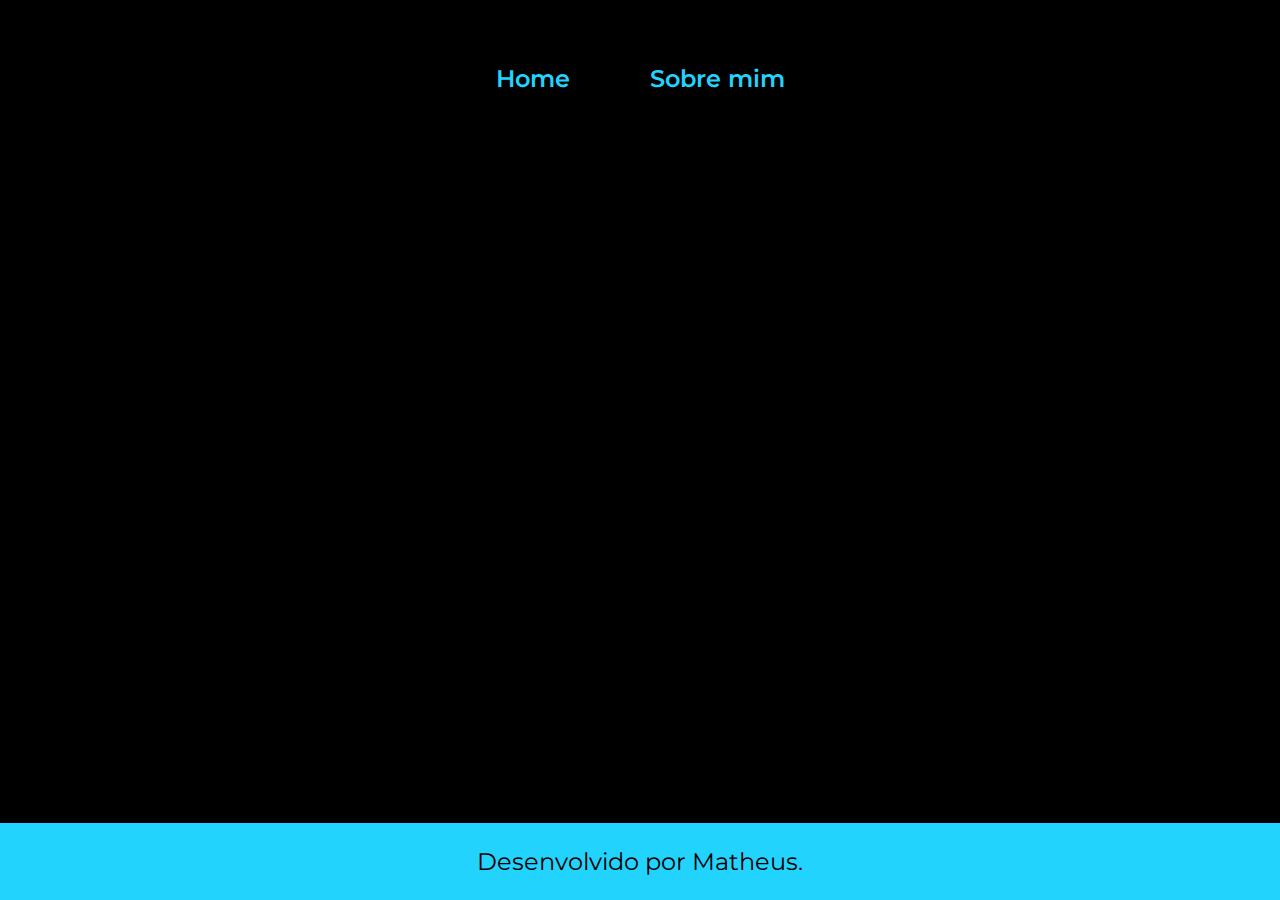
==== about.html @ d743bdaa "about htm script js adcionado" ====
<!DOCTYPE html>
<html lang="pt-br">
<head>
    <meta charset="UTF-8">
    <meta name="viewport" content="width=device-width, initial-scale=1.0">
    <title>About me</title>
    <link rel="stylesheet" href="./styles/style.css">
</head>
<body>
    <header class="cabecalho">
        <nav class="cabecalho__menu">
           <a class="cabecalho__menu__link" href="index.html">Home</a> 
           <a class="cabecalho__menu__link" href="about.html">Sobre mim</a>
        </nav>
    </header>
    <main></main>
    <footer class="rodape">
        <p>Desenvolvido por Matheus.</p>
    </footer>
</body>
</html>
---- styles/style.css ----
@import url('https://fonts.googleapis.com/css2?family=Krona+One&family=Montserrat:wght@400;600&display=swap');
* {
    margin: 0;
    padding: 0;
    box-sizing: border-box;
}

body {
    min-height: 100vh;
    display: flex;
    flex-direction: column; /* Importante para empilhar os elementos */
    background-color: black;
    color: #F6F6F6;
}



/* Conteúdo principal - ocupa espaço disponível */
main {
    flex: 1; /* Faz com que o conteúdo principal ocupe todo o espaço disponível */
    display: flex;
    justify-content: center;
    align-items: center;
}

.cabecalho {
    padding: 5%;
}

.cabecalho__menu {
    display: flex;
    gap: 80px;
    justify-content: center;
    
}


.cabecalho__menu__link {
    font-family: 'Montserrat', sans-serif;
    font-size: 24px;
    font-weight: 600;
    color: #22D4FD;
    text-decoration: none;
}

.apresentacao {
    display: flex;
    align-items: center;
    gap: 80px;
    padding: 5%;
}

.apresentacao__conteudo {
    width: 615px;
    display: flex;
    flex-direction: column;
    gap: 40px;
}

.apresentacao__conteudo__titulo {
    font-size: 36px;
    font-family: 'krona One', sans-serif;
}

.titulo-destaque {
    color: #22D4FD;
}

.apresentacao__conteudo__texto {
    font-size: 24px;
    font-family: 'Montserrat', sans-serif;
} 

.apresentacao__links {
    display: flex;
    flex-direction: column;
    justify-content: space-between;
    align-items: center;
    gap: 32px;
}

.apresentacao__links__subtitulo {
    font-family: 'Krona One', sans-serif;
    font-weight: 400;
    font-size: 24px;
}

.apresentacao__links__botao {
    display: flex;
    justify-content: center; 
    gap: 16px;
    border: 2px solid #22D4FD;
    width: 378px;
    text-align: center;
    border-radius: 8px;
    font-size: 24px;
    font-weight: 600;
    padding: 21.5px 0;
    text-decoration: none;
    color: #F6F6F6;
    font-family: 'Montserrat', sans-serif;
}

.apresentacao__links__botao img {
    height: 26px;
    vertical-align: middle;
}

.apresentacao__links__botao:hover {
    background-color: #272727;
}

.rodape {
    color: black;
    background-color: #22D4FD;
    padding: 24px;
    text-align: center;
    width: 100%;
    font-family: 'Montserrat', sans-serif;
    font-size: 24px;
}
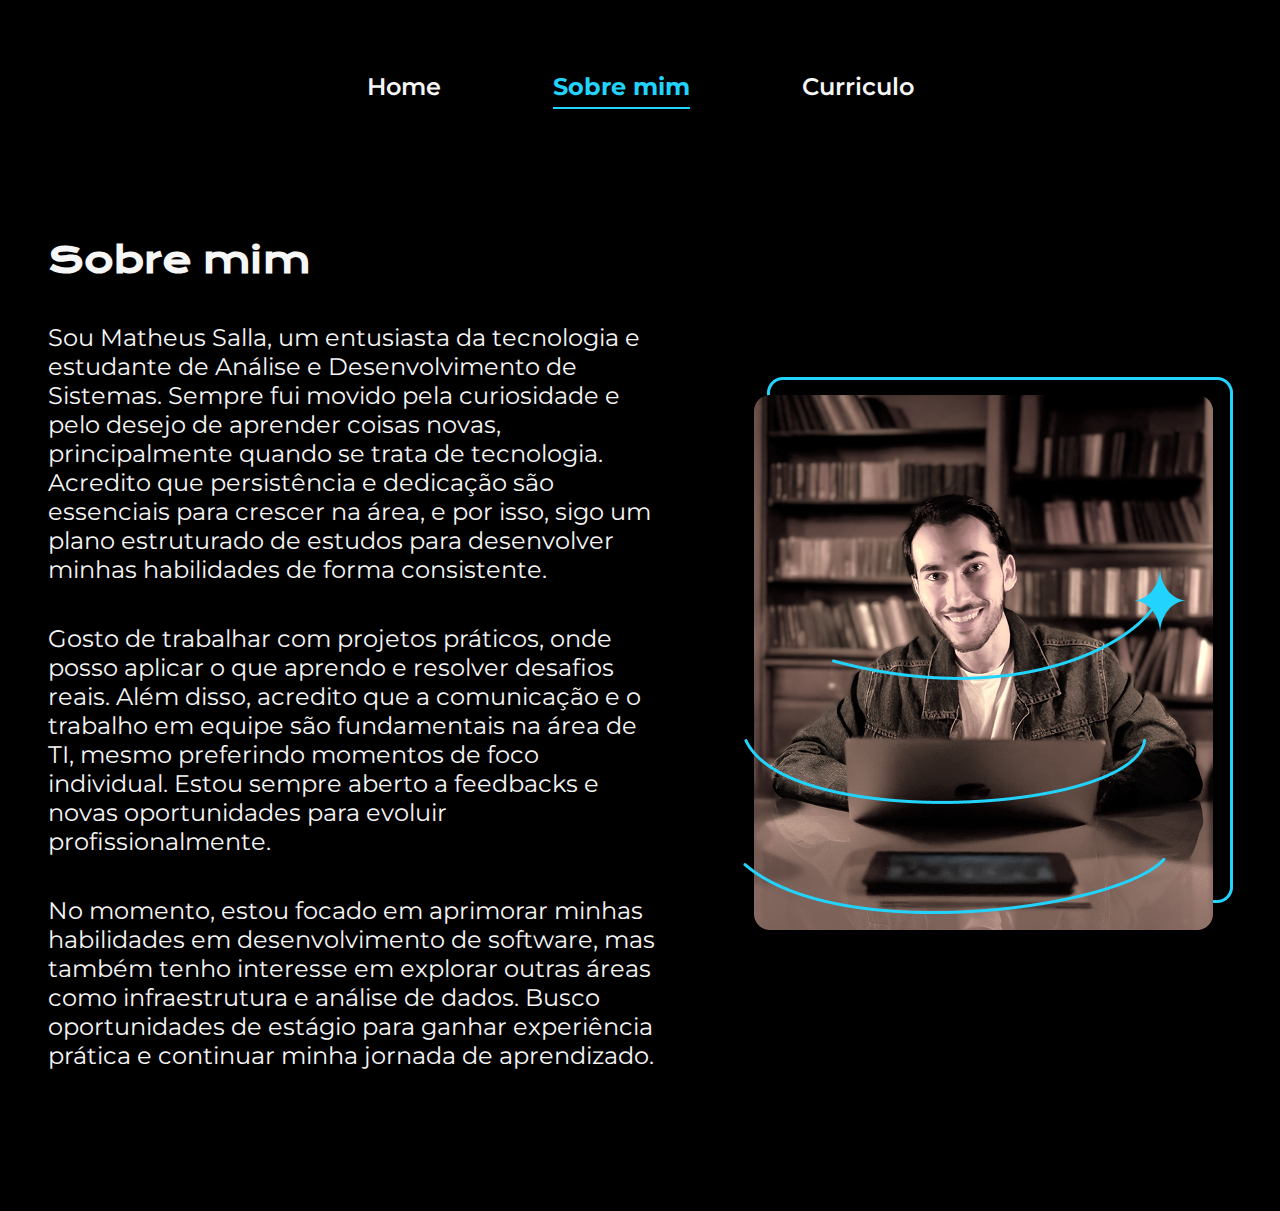
==== commit 162a1011: "finalziado curso 3" ====
--- a/about.html
+++ b/about.html
@@ -9,11 +9,23 @@
 <body>
     <header class="cabecalho">
         <nav class="cabecalho__menu">
-           <a class="cabecalho__menu__link" href="index.html">Home</a> 
-           <a class="cabecalho__menu__link" href="about.html">Sobre mim</a>
-        </nav>
+            <a class="cabecalho__menu__link" href="index.html">Home</a> 
+            <a class="cabecalho__menu__link ativo" href="about.html">Sobre mim</a>
+            <a class="cabecalho__menu__link" href="curriculo.html">Curriculo</a>
+         </nav>
     </header>
-    <main></main>
+    <main>
+        <section class="apresentacao">
+            <div class="apresentacao__conteudo">
+                <h1 class="apresentacao__conteudo__titulo">Sobre mim</h1>
+                <p class="apresentacao__conteudo__texto">Sou Matheus Salla, um entusiasta da tecnologia e estudante de Análise e Desenvolvimento de Sistemas. Sempre fui movido pela curiosidade e pelo desejo de aprender coisas novas, principalmente quando se trata de tecnologia. Acredito que persistência e dedicação são essenciais para crescer na área, e por isso, sigo um plano estruturado de estudos para desenvolver minhas habilidades de forma consistente.</p>
+                <p class="apresentacao__conteudo__texto">Gosto de trabalhar com projetos práticos, onde posso aplicar o que aprendo e resolver desafios reais. Além disso, acredito que a comunicação e o trabalho em equipe são fundamentais na área de TI, mesmo preferindo momentos de foco individual. Estou sempre aberto a feedbacks e novas oportunidades para evoluir profissionalmente.</p>
+                <p class="apresentacao__conteudo__texto">No momento, estou focado em aprimorar minhas habilidades em desenvolvimento de software, mas também tenho interesse em explorar outras áreas como infraestrutura e análise de dados. Busco oportunidades de estágio para ganhar experiência prática e continuar minha jornada de aprendizado.</p>
+               
+            </div>
+            <img src="./assets/image.png" alt="foto de matheus salla">
+        </section>
+    </main>
     <footer class="rodape">
         <p>Desenvolvido por Matheus.</p>
     </footer>
--- a/styles/style.css
+++ b/styles/style.css
@@ -1,121 +1,180 @@
 @import url('https://fonts.googleapis.com/css2?family=Krona+One&family=Montserrat:wght@400;600&display=swap');
-* {
-    margin: 0;
-    padding: 0;
-    box-sizing: border-box;
+
+:root {
+    --cor-primaria: #000000;     /* Cor de fundo principal (preto) */
+    --cor-secundaria: #F6F6F6;   /* Cor do texto principal (branco) */
+    --cor-terciaria: #22D4FD;    /* Cor de destaque (azul) */
+    --cor-hover: #272727;        /* Cor de fundo ao passar o mouse (cinza escuro) */
+
+    --KRONA-fonte-principal: 'krona One', sans-serif;    /* Fonte para títulos */
+    --MONT-fonte-secundaria: 'Montserrat', sans-serif;   /* Fonte para textos */
 }
 
-body {
-    min-height: 100vh;
-    display: flex;
-    flex-direction: column; /* Importante para empilhar os elementos */
-    background-color: black;
-    color: #F6F6F6;
+/* Reset de propriedades básicas para todos os elementos */
+* {
+    margin: 0;         /* Remove as margens */
+    padding: 0;        /* Remove os espaçamentos internos */
+    box-sizing: border-box;  /* Inclui padding e borda na largura/altura total */
 }
 
-
-
-/* Conteúdo principal - ocupa espaço disponível */
-main {
-    flex: 1; /* Faz com que o conteúdo principal ocupe todo o espaço disponível */
-    display: flex;
-    justify-content: center;
-    align-items: center;
+/* Estilo do corpo da página */
+body {
+    min-height: 100vh;         /* Altura mínima de 100% da viewport */
+    display: flex;             /* Usa flexbox para layout */
+    flex-direction: column;    /* Elementos empilhados verticalmente */
+    background-color: var(--cor-primaria);  /* Fundo preto */
+    color: var(--cor-secundaria);           /* Texto branco */
 }
 
-.cabecalho {
-    padding: 5%;
+/* Estilo do conteúdo principal */
+main {
+    flex: 1;                    /* Ocupa todo espaço disponível */
+    display: flex;              /* Usa flexbox para layout */
+    justify-content: center;    /* Centraliza horizontalmente */
+    align-items: center;        /* Centraliza verticalmente */
 }
 
-.cabecalho__menu {
-    display: flex;
-    gap: 80px;
-    justify-content: center;
-    
+/* Estilo do cabeçalho */
+.cabecalho {
+    padding: 5%;               /* Espaçamento interno de 5% */
 }
 
-
-.cabecalho__menu__link {
-    font-family: 'Montserrat', sans-serif;
-    font-size: 24px;
-    font-weight: 600;
-    color: #22D4FD;
-    text-decoration: none;
+/* Estilo do menu no cabeçalho */
+.cabecalho__menu {
+    display: flex;             /* Usa flexbox para layout */
+    gap: 80px;                 /* Espaçamento entre itens */
+    justify-content: center;   /* Centraliza horizontalmente */
 }
 
-.apresentacao {
-    display: flex;
-    align-items: center;
-    gap: 80px;
-    padding: 5%;
+/* Estilo dos links do menu */
+.cabecalho__menu__link {
+    font-family: var(--MONT-fonte-secundaria);  /* Usa fonte Montserrat */
+    font-size: 24px;            /* Tamanho da fonte */
+    font-weight: 600;           /* Peso da fonte (semi-negrito) */
+    color: var(--cor-secundaria); /* Cor texto branca por padrão */
+    text-decoration: none;       /* Remove sublinhado dos links */
+    transition: color 0.3s;      /* Transição suave para a cor */
+    padding: 8px 16px;           /* Espaçamento interno para área de clique maior */
+    border-radius: 4px;          /* Cantos levemente arredondados */
+    position: relative;          /* Para posicionar elementos dentro dele */
 }
 
-.apresentacao__conteudo {
-    width: 615px;
-    display: flex;
-    flex-direction: column;
-    gap: 40px;
+/* Efeito hover para links do menu */
+.cabecalho__menu__link:hover {
+    color: var(--cor-terciaria);  /* Muda para azul ao passar o mouse */
 }
 
-.apresentacao__conteudo__titulo {
-    font-size: 36px;
-    font-family: 'krona One', sans-serif;
+/* Estilo para o link da página atual */
+.cabecalho__menu__link.ativo {
+    color: var(--cor-terciaria);  /* Texto azul para página ativa */
+    font-weight: 700;             /* Mais negrito para destacar */
 }
 
-.titulo-destaque {
-    color: #22D4FD;
+/* Linha embaixo do link ativo */
+.cabecalho__menu__link.ativo::after {
+    content: '';                  /* Elemento vazio para a linha */
+    position: absolute;           /* Posicionamento absoluto */
+    bottom: 0;                    /* Alinhado na parte inferior */
+    left: 16px;                   /* Afastamento da esquerda */
+    right: 16px;                  /* Afastamento da direita */
+    height: 2px;                  /* Altura da linha */
+    background-color: var(--cor-terciaria); /* Cor azul para a linha */
 }
 
+/* Estilo da seção de apresentação */
+.apresentacao {
+    display: flex;              /* Usa flexbox para layout */
+    align-items: center;        /* Alinha itens verticalmente ao centro */
+    gap: 80px;                  /* Espaçamento entre elementos */
+    padding: 5%;                /* Espaçamento interno */
+}
+
+/* Estilo do conteúdo da apresentação */
+.apresentacao__conteudo {
+    width: 615px;               /* Largura fixa */
+    display: flex;              /* Usa flexbox para layout */
+    flex-direction: column;     /* Elementos empilhados verticalmente */
+    gap: 40px;                  /* Espaçamento entre elementos */
+}
+
+/* Estilo do título da apresentação */
+.apresentacao__conteudo__titulo {
+    font-size: 36px;            /* Tamanho da fonte */
+    font-family: var(--KRONA-fonte-principal);  /* Usa fonte Krona One */
+}
+
+/* Estilo de destaque no título */
+.titulo-destaque {
+    color: var(--cor-terciaria);  /* Texto azul */
+}
+
+/* Estilo do texto da apresentação */
 .apresentacao__conteudo__texto {
-    font-size: 24px;
-    font-family: 'Montserrat', sans-serif;
+    font-size: 24px;            /* Tamanho da fonte */
+    font-family: var(--MONT-fonte-secundaria);  /* Usa fonte Montserrat */
 } 
 
+/* Estilo da seção de links */
 .apresentacao__links {
-    display: flex;
-    flex-direction: column;
-    justify-content: space-between;
-    align-items: center;
-    gap: 32px;
+    display: flex;              /* Usa flexbox para layout */
+    flex-direction: column;     /* Elementos empilhados verticalmente */
+    justify-content: space-between;  /* Espaçamento uniforme entre itens */
+    align-items: center;        /* Centraliza horizontalmente */
+    gap: 32px;                  /* Espaçamento entre elementos */
 }
 
+/* Estilo do subtítulo da seção de links */
 .apresentacao__links__subtitulo {
-    font-family: 'Krona One', sans-serif;
-    font-weight: 400;
-    font-size: 24px;
+    font-family: var(--KRONA-fonte-principal);  /* Usa fonte Krona One */
+    font-weight: 400;           /* Peso da fonte (regular) */
+    font-size: 24px;            /* Tamanho da fonte */
 }
 
+/* Estilo dos botões de links */
 .apresentacao__links__botao {
-    display: flex;
-    justify-content: center; 
-    gap: 16px;
-    border: 2px solid #22D4FD;
-    width: 378px;
-    text-align: center;
-    border-radius: 8px;
-    font-size: 24px;
-    font-weight: 600;
-    padding: 21.5px 0;
-    text-decoration: none;
-    color: #F6F6F6;
-    font-family: 'Montserrat', sans-serif;
+    display: flex;              /* Usa flexbox para layout */
+    justify-content: center;    /* Centraliza horizontalmente */
+    gap: 16px;                  /* Espaçamento entre o ícone e o texto */
+    border: 2px solid var(--cor-terciaria);  /* Borda azul de 2px */
+    width: 378px;               /* Largura fixa */
+    text-align: center;         /* Centraliza o texto */
+    border-radius: 8px;         /* Cantos arredondados */
+    font-size: 24px;            /* Tamanho da fonte */
+    font-weight: 600;           /* Peso da fonte (semi-negrito) */
+    padding: 21.5px 0;          /* Espaçamento interno vertical */
+    text-decoration: none;      /* Remove sublinhado dos links */
+    color: var(--cor-secundaria); /* Texto branco */
+    font-family: var(--MONT-fonte-secundaria);  /* Usa fonte Montserrat */
+    transition: background-color 0.3s, color 0.3s;  /* Transição suave para cor e fundo */
 }
 
-.apresentacao__links__botao img {
-    height: 26px;
-    vertical-align: middle;
+/* Estilo dos botões quando o mouse passa por cima */
+.apresentacao__links__botao:hover {
+    background-color: var(--cor-hover);  /* Muda o fundo para cinza escuro */
+    color: var(--cor-terciaria);         /* Muda o texto para azul */
 }
 
-.apresentacao__links__botao:hover {
-    background-color: #272727;
+/* Estilo dos ícones SVG */
+.icon {
+    fill: var(--cor-secundaria);     /* Cor branca para o ícone */
+    transition: fill 0.3s;           /* Transição suave da cor */
+    height: 26px;                    /* Altura fixa */
+    width: 26px;                     /* Largura fixa */
+    vertical-align: middle;          /* Alinhamento vertical ao meio */
 }
 
+/* Estilo dos ícones quando o mouse passa por cima do botão */
+.apresentacao__links__botao:hover .icon {
+    fill: var(--cor-terciaria);      /* Muda a cor do ícone para azul */
+}
+
+/* Estilo do rodapé */
 .rodape {
-    color: black;
-    background-color: #22D4FD;
-    padding: 24px;
-    text-align: center;
-    width: 100%;
-    font-family: 'Montserrat', sans-serif;
-    font-size: 24px;
+    color: var(--cor-primaria);      /* Cor do texto (preto) */
+    background-color: var(--cor-primaria);  /* Fundo preto */
+    padding: 24px;                   /* Espaçamento interno */
+    text-align: center;              /* Centraliza o texto */
+    width: 100%;                     /* Largura total */
+    font-family: var(--MONT-fonte-secundaria);  /* Usa fonte Montserrat */
+    font-size: 24px;                 /* Tamanho da fonte */
 }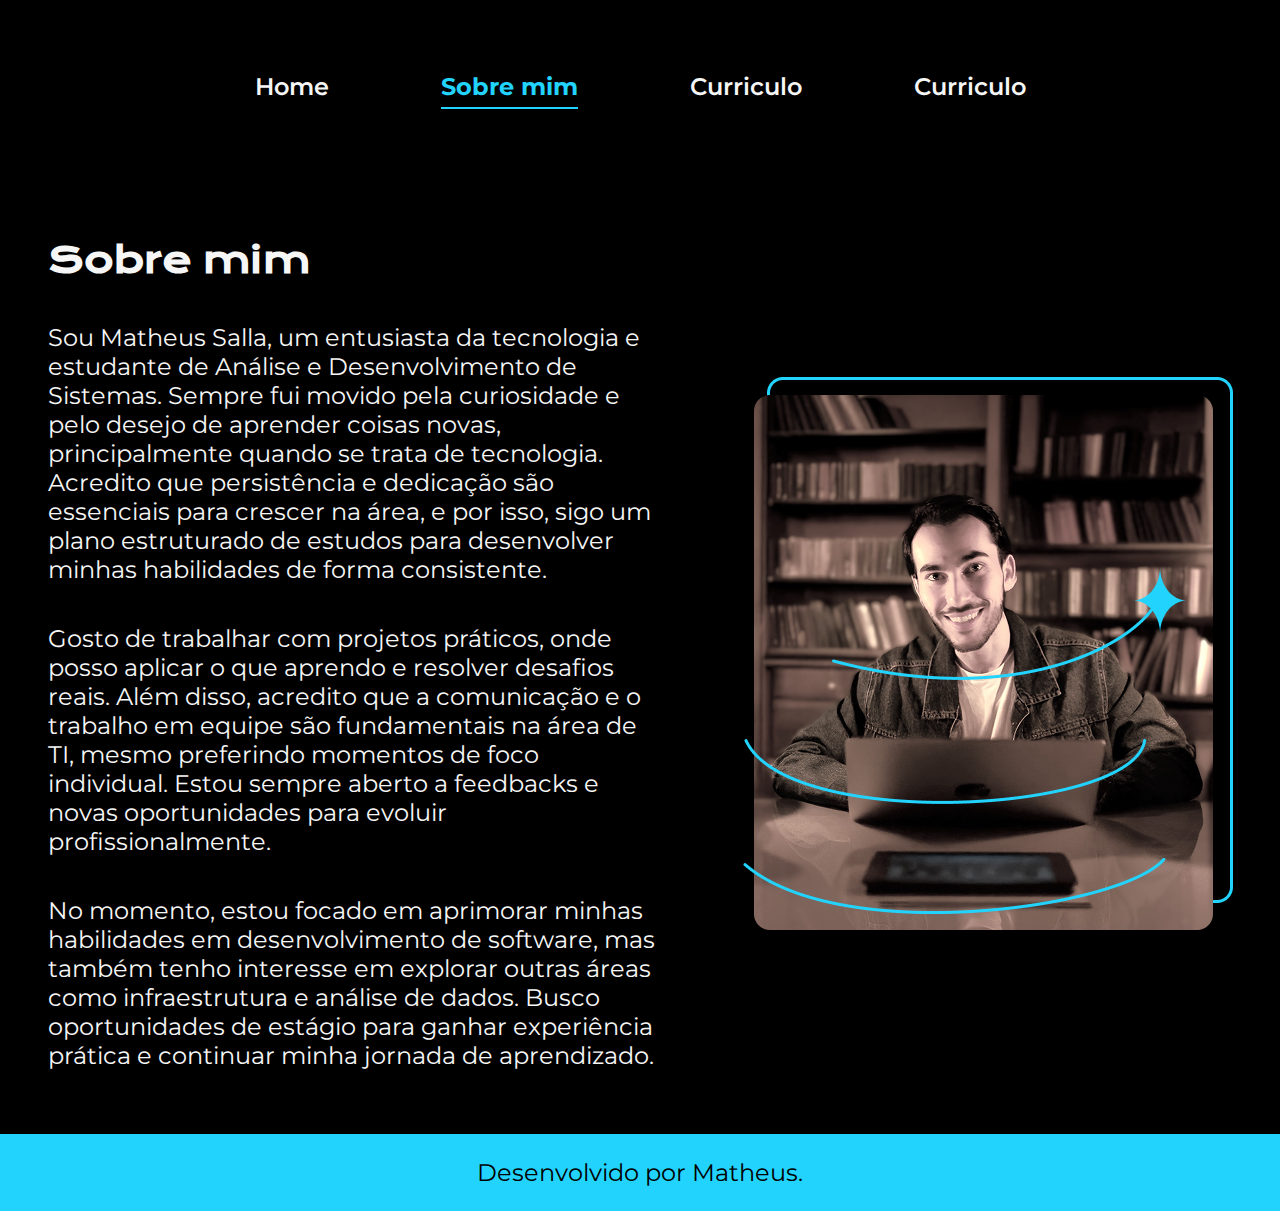
==== commit 721e3ad1: "curso final" ====
--- a/about.html
+++ b/about.html
@@ -12,6 +12,7 @@
             <a class="cabecalho__menu__link" href="index.html">Home</a> 
             <a class="cabecalho__menu__link ativo" href="about.html">Sobre mim</a>
             <a class="cabecalho__menu__link" href="curriculo.html">Curriculo</a>
+            <a class="cabecalho__menu__link" href="portifolio.html">Curriculo</a>
          </nav>
     </header>
     <main>
--- a/styles/style.css
+++ b/styles/style.css
@@ -49,7 +49,7 @@
 /* Estilo dos links do menu */
 .cabecalho__menu__link {
     font-family: var(--MONT-fonte-secundaria);  /* Usa fonte Montserrat */
-    font-size: 24px;            /* Tamanho da fonte */
+    font-size: 1.5rem;            /* Tamanho da fonte */
     font-weight: 600;           /* Peso da fonte (semi-negrito) */
     color: var(--cor-secundaria); /* Cor texto branca por padrão */
     text-decoration: none;       /* Remove sublinhado dos links */
@@ -99,7 +99,7 @@
 
 /* Estilo do título da apresentação */
 .apresentacao__conteudo__titulo {
-    font-size: 36px;            /* Tamanho da fonte */
+    font-size: 2.25rem;            /* Tamanho da fonte */
     font-family: var(--KRONA-fonte-principal);  /* Usa fonte Krona One */
 }
 
@@ -110,7 +110,7 @@
 
 /* Estilo do texto da apresentação */
 .apresentacao__conteudo__texto {
-    font-size: 24px;            /* Tamanho da fonte */
+    font-size: 1.5rem;            /* Tamanho da fonte */
     font-family: var(--MONT-fonte-secundaria);  /* Usa fonte Montserrat */
 } 
 
@@ -127,7 +127,7 @@
 .apresentacao__links__subtitulo {
     font-family: var(--KRONA-fonte-principal);  /* Usa fonte Krona One */
     font-weight: 400;           /* Peso da fonte (regular) */
-    font-size: 24px;            /* Tamanho da fonte */
+    font-size: 1.5rem;            /* Tamanho da fonte */
 }
 
 /* Estilo dos botões de links */
@@ -139,7 +139,7 @@
     width: 378px;               /* Largura fixa */
     text-align: center;         /* Centraliza o texto */
     border-radius: 8px;         /* Cantos arredondados */
-    font-size: 24px;            /* Tamanho da fonte */
+    font-size: 1.5rem;            /* Tamanho da fonte */
     font-weight: 600;           /* Peso da fonte (semi-negrito) */
     padding: 21.5px 0;          /* Espaçamento interno vertical */
     text-decoration: none;      /* Remove sublinhado dos links */
@@ -171,10 +171,83 @@
 /* Estilo do rodapé */
 .rodape {
     color: var(--cor-primaria);      /* Cor do texto (preto) */
-    background-color: var(--cor-primaria);  /* Fundo preto */
+    background-color: var(--cor-terciaria);  /* Fundo azul */
     padding: 24px;                   /* Espaçamento interno */
     text-align: center;              /* Centraliza o texto */
     width: 100%;                     /* Largura total */
     font-family: var(--MONT-fonte-secundaria);  /* Usa fonte Montserrat */
-    font-size: 24px;                 /* Tamanho da fonte */
+    font-size: 1.5rem;                 /* Tamanho da fonte */
+}
+
+
+/* ============================= */
+/*    POSICIONAMENTO DOS SVGs    */
+/* ============================= */
+
+
+.apresentacao__imagem {
+    /* Div que contém a imagem e os SVGs */
+    display: flex;
+    align-items: center;
+    justify-content: center;
+}
+
+.imagem-container {
+    position: relative; 
+    display: inline-block; /* Para que a largura se ajuste ao conteúdo */
+}
+
+
+/* A imagem principal */
+.minha-foto {
+    position: relative;
+    z-index: 2; /* Fica acima do retângulo */
+    width: 459px; /* Ajuste conforme necessário */
+    border-radius: 8px; /* Se quiser cantos arredondados */
+}
+
+/* SVGs decorativos */
+.decor-rectangle,
+.decor-lines,
+.decor-star {
+    position: absolute;
+    color: var(--cor-terciaria); 
+    z-index: 1; /* Ficam atrás ou abaixo da foto */
+}
+
+/* Retângulo */
+.decor-rectangle {
+    top: -20px;
+    left: 10px;
+    /* Ajuste conforme seu layout no Figma */
+}
+
+/* Linhas */
+.decor-lines1 {
+    bottom: 130px;
+    right: 50px;
+    z-index: 3;
+    /* Ajuste conforme seu layout */
+}
+
+.decor-lines2 {
+    top: 450px;
+    right: 50px;
+    z-index: 3; 
+    /* Ajuste conforme seu layout */
+}
+
+/* Estrela */
+.decor-star {
+    top: 175px;
+    left: 390px;
+    z-index: 3; /* Se quiser que apareça na frente da foto, use maior que 2 */
+    /* Ajuste conforme seu layout */
+}
+
+
+@media (max-width: 1200px) {
+    main {
+        flex-direction: column-reverse;
+    }
 }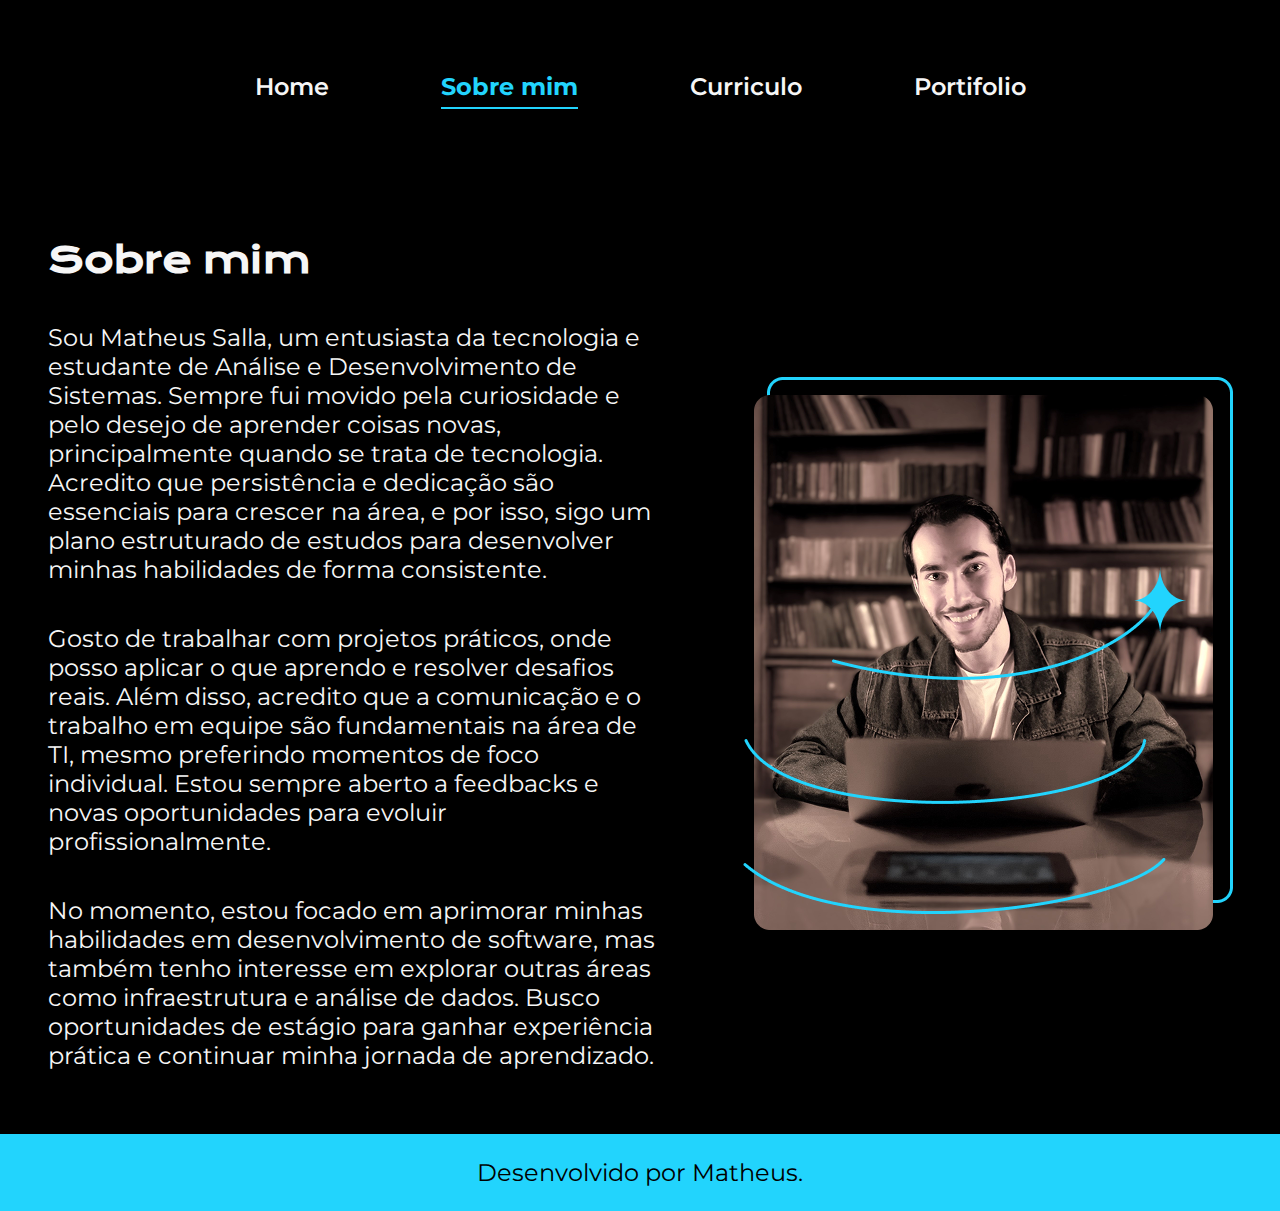
==== commit bdc931a6: "em desenvolvolvimento port e curr" ====
--- a/about.html
+++ b/about.html
@@ -12,7 +12,7 @@
             <a class="cabecalho__menu__link" href="index.html">Home</a> 
             <a class="cabecalho__menu__link ativo" href="about.html">Sobre mim</a>
             <a class="cabecalho__menu__link" href="curriculo.html">Curriculo</a>
-            <a class="cabecalho__menu__link" href="portifolio.html">Curriculo</a>
+            <a class="cabecalho__menu__link" href="portifolio.html">Portifolio</a>
          </nav>
     </header>
     <main>
